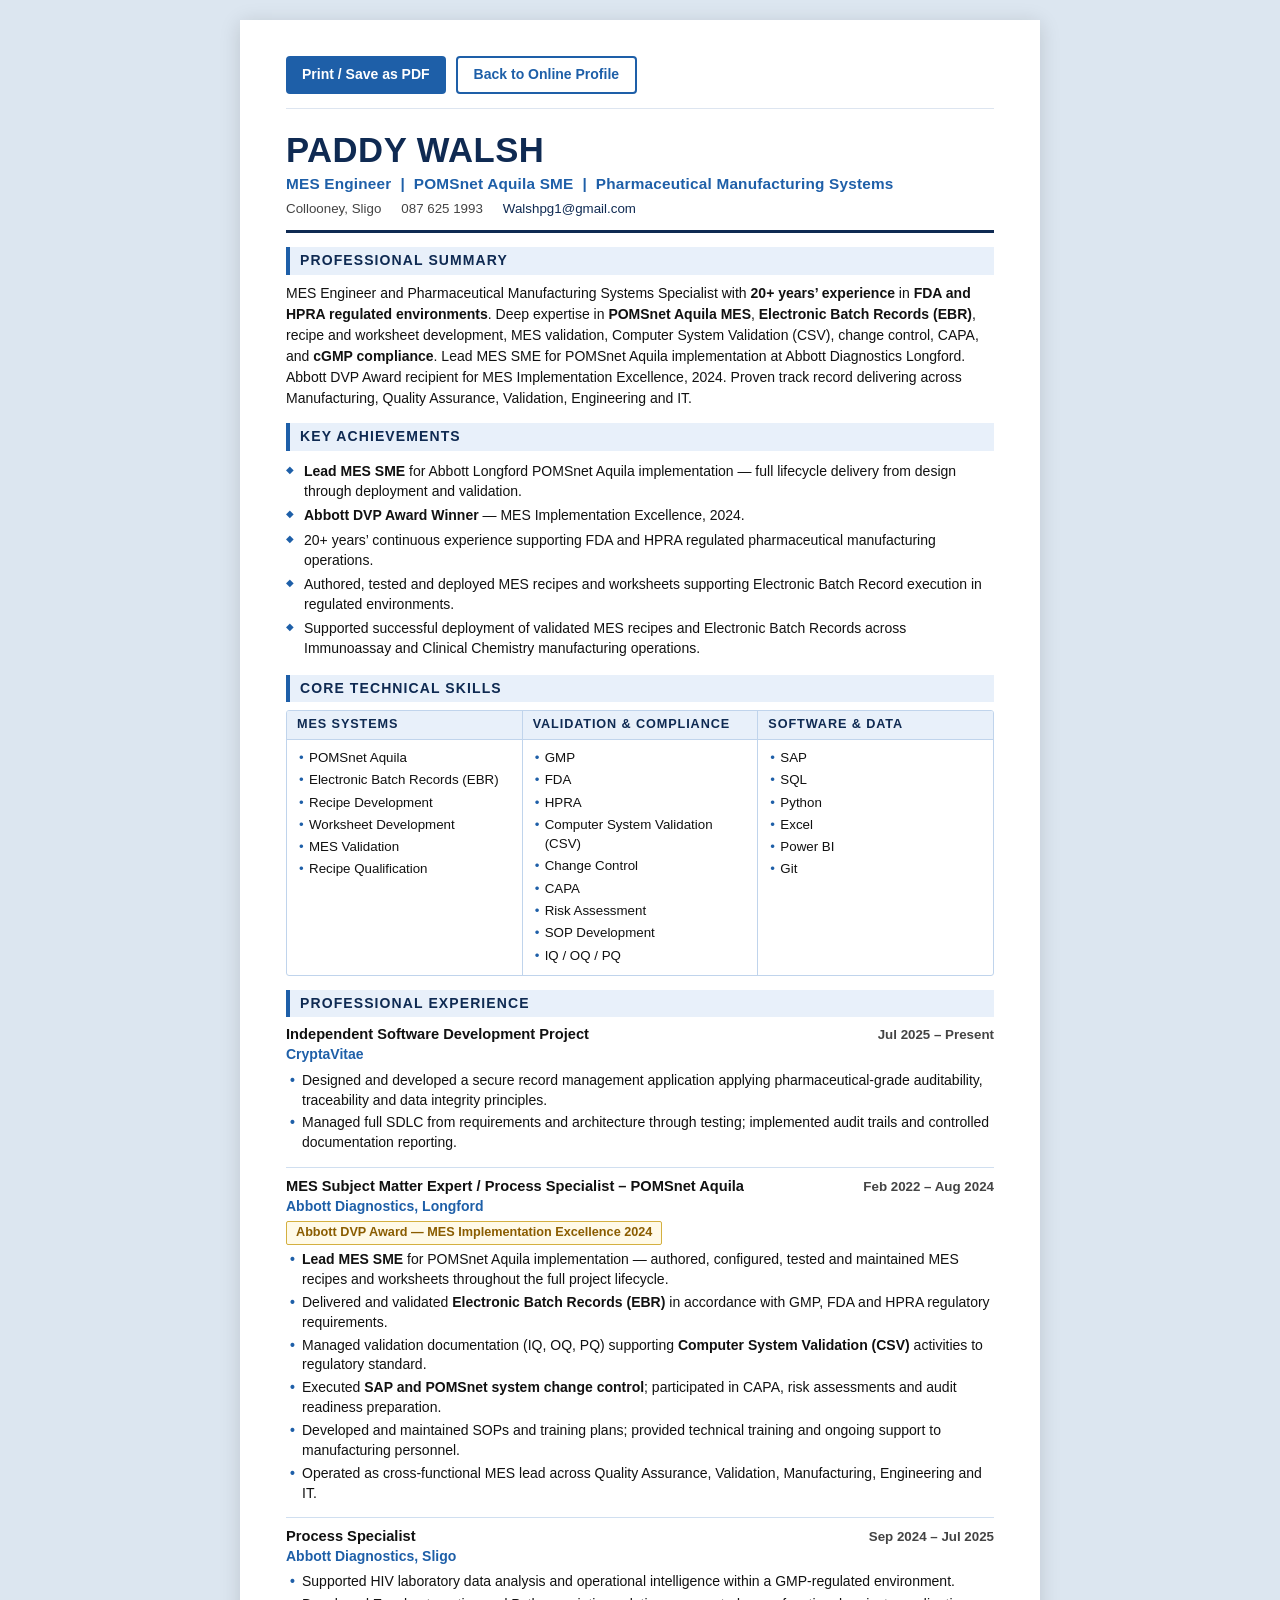
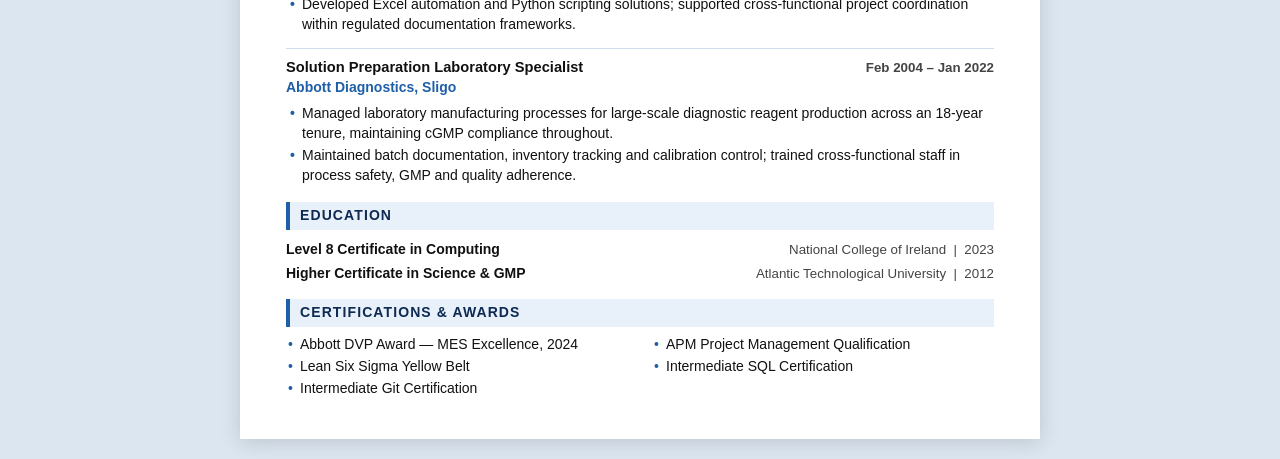
==== ats-cv.html @ 7ad5424d "Initial deployment: MES Engineer CV portfolio - index.html: responsive portfolio CV with sidebar lay" ====
<!DOCTYPE html>
<html lang="en">
<head>
  <meta charset="UTF-8">
  <meta name="viewport" content="width=device-width, initial-scale=1.0">
  <title>Paddy Walsh – MES Engineer CV</title>
  <style>
    /* ============================================================
       Paddy Walsh — ATS-Friendly Word-Style CV
       Task 1: Optimised for 2-page A4 print
       Task 2: 3-column skills matrix
       Task 3: 5 key achievements
       Task 4: Strong visual hierarchy, no tables, no graphics
       To export PDF: File > Print > Save as PDF in Chrome/Edge
       ============================================================ */

    *, *::before, *::after { box-sizing: border-box; margin: 0; padding: 0; }

    :root {
      --navy:      #0f2a52;
      --blue:      #1e5fa8;
      --blue-bg:   #e8f0fa;
      --blue-mid:  #1a4a88;
      --gold:      #8a5c00;
      --gold-bg:   #fffae8;
      --text:      #111111;
      --muted:     #444444;
      --border:    #c0d4ec;
      --rule:      #d0dff0;
    }

    /* ---- Base ---- */
    body {
      font-family: 'Calibri', 'Segoe UI', Arial, sans-serif;
      font-size: 11pt;
      line-height: 1.42;
      color: var(--text);
      background: #dce6f0;
    }

    /* ---- Page shell (A4-width Word doc look) ---- */
    .page {
      max-width: 800px;
      margin: 20px auto;
      background: #fff;
      padding: 36px 46px 40px;
      box-shadow: 0 3px 20px rgba(0,0,0,0.14);
    }

    /* ---- Print controls (hidden on print) ---- */
    .print-bar {
      display: flex;
      gap: 10px;
      margin-bottom: 22px;
      padding-bottom: 14px;
      border-bottom: 1px solid #dde5f0;
      flex-wrap: wrap;
    }

    .btn {
      padding: 7px 16px;
      font-size: 10.5pt;
      font-weight: 600;
      border: none;
      border-radius: 4px;
      cursor: pointer;
      display: inline-flex;
      align-items: center;
      gap: 6px;
      font-family: inherit;
      text-decoration: none;
      transition: background 0.15s;
      line-height: 1.4;
    }
    .btn-blue  { background: var(--blue); color: #fff; }
    .btn-blue:hover  { background: var(--navy); }
    .btn-outline { background: #fff; color: var(--blue); border: 2px solid var(--blue); }
    .btn-outline:hover { background: var(--blue-bg); }
    .btn:focus-visible { outline: 3px solid var(--blue); outline-offset: 2px; }

    /* ============================================================
       CV HEADER
       ============================================================ */
    .cv-header {
      border-bottom: 3px solid var(--navy);
      padding-bottom: 11px;
      margin-bottom: 0;
    }

    .cv-name {
      font-size: 26pt;
      font-weight: 800;
      color: var(--navy);
      letter-spacing: 0.5px;
      line-height: 1.1;
      margin-bottom: 4px;
    }

    .cv-tagline {
      font-size: 11.5pt;
      font-weight: 700;
      color: var(--blue);
      margin-bottom: 6px;
      letter-spacing: 0.2px;
    }

    .cv-contact {
      font-size: 10pt;
      color: var(--muted);
      display: flex;
      flex-wrap: wrap;
      gap: 0 20px;
    }

    .cv-contact a { color: var(--navy); text-decoration: none; }

    /* ============================================================
       SECTION HEADINGS
       ============================================================ */
    h2.sh {
      font-size: 10.5pt;
      font-weight: 800;
      text-transform: uppercase;
      letter-spacing: 1.1px;
      color: var(--navy);
      background: var(--blue-bg);
      border-left: 4px solid var(--blue);
      padding: 4px 10px;
      margin-top: 14px;
      margin-bottom: 8px;
    }

    /* ============================================================
       PROFESSIONAL SUMMARY
       ============================================================ */
    .summary p {
      font-size: 10.5pt;
      line-height: 1.5;
    }

    /* ============================================================
       KEY ACHIEVEMENTS
       ============================================================ */
    .achieve {
      list-style: none;
      padding: 0;
    }

    .achieve li {
      font-size: 10.5pt;
      line-height: 1.44;
      padding: 2px 0 2px 18px;
      position: relative;
    }

    .achieve li::before {
      content: '\25C6';
      position: absolute;
      left: 0;
      color: var(--blue);
      font-size: 7.5pt;
      top: 4px;
    }

    /* ============================================================
       TASK 2 — THREE-COLUMN SKILLS MATRIX
       ============================================================ */
    .skills-cols {
      display: flex;
      border: 1px solid var(--border);
      border-radius: 3px;
      overflow: hidden;
    }

    .skill-col {
      flex: 1;
      border-right: 1px solid var(--border);
    }

    .skill-col:last-child {
      border-right: none;
    }

    .skill-col-head {
      font-size: 9.5pt;
      font-weight: 800;
      text-transform: uppercase;
      letter-spacing: 0.9px;
      color: var(--navy);
      background: var(--blue-bg);
      padding: 5px 10px;
      border-bottom: 1px solid var(--border);
    }

    .skill-col-list {
      list-style: none;
      padding: 6px 10px 8px;
    }

    .skill-col-list li {
      font-size: 10pt;
      line-height: 1.45;
      padding: 1.5px 0 1.5px 12px;
      position: relative;
      color: var(--text);
    }

    .skill-col-list li::before {
      content: '\2022';
      position: absolute;
      left: 2px;
      color: var(--blue);
      font-size: 10pt;
    }

    /* ============================================================
       PROFESSIONAL EXPERIENCE
       ============================================================ */
    .job {
      margin-bottom: 12px;
    }

    .job-hdr {
      display: flex;
      justify-content: space-between;
      align-items: baseline;
      gap: 10px;
    }

    .job-title-text {
      font-size: 11pt;
      font-weight: 800;
      color: var(--text);
      flex: 1;
      line-height: 1.3;
    }

    .job-date {
      font-size: 10pt;
      color: var(--muted);
      white-space: nowrap;
      font-weight: 600;
    }

    .job-co {
      font-size: 10.5pt;
      font-weight: 700;
      color: var(--blue);
      margin-bottom: 4px;
    }

    .award-badge {
      display: inline-block;
      font-size: 9.5pt;
      font-weight: 700;
      color: var(--gold);
      background: var(--gold-bg);
      border: 1px solid #d4b040;
      padding: 2px 9px;
      border-radius: 2px;
      margin-bottom: 4px;
    }

    .job-bullets {
      list-style: none;
      padding: 0;
    }

    .job-bullets li {
      font-size: 10.5pt;
      padding: 1.5px 0 1.5px 16px;
      position: relative;
      line-height: 1.42;
    }

    .job-bullets li::before {
      content: '\2022';
      position: absolute;
      left: 4px;
      color: var(--blue);
      font-weight: 700;
    }

    .job-sep {
      border: none;
      border-top: 1px solid var(--rule);
      margin: 9px 0;
    }

    /* ============================================================
       EDUCATION
       ============================================================ */
    .edu-row {
      display: flex;
      justify-content: space-between;
      align-items: baseline;
      font-size: 10.5pt;
      padding: 2px 0;
      gap: 10px;
    }

    .edu-row strong { color: var(--text); }
    .edu-row span   { color: var(--muted); white-space: nowrap; font-size: 10pt; }

    /* ============================================================
       CERTIFICATIONS
       ============================================================ */
    .cert-grid {
      display: grid;
      grid-template-columns: 1fr 1fr;
      gap: 2px 24px;
      list-style: none;
    }

    .cert-grid li {
      font-size: 10.5pt;
      padding-left: 14px;
      position: relative;
      line-height: 1.42;
    }

    .cert-grid li::before {
      content: '\2022';
      position: absolute;
      left: 2px;
      color: var(--blue);
    }

    /* ============================================================
       PRINT — TASK 1: 2-PAGE A4 OPTIMISATION
       ============================================================ */
    @media print {
      body {
        background: #fff;
        font-size: 10pt;
        line-height: 1.35;
      }

      /* Remove double-margin: use only @page margin */
      .page {
        margin: 0;
        padding: 0;
        box-shadow: none;
        max-width: 100%;
      }

      /* Hide browser controls */
      .print-bar { display: none !important; }

      /* Section headings — compact */
      h2.sh {
        font-size: 9.5pt;
        margin-top: 10px;
        margin-bottom: 6px;
        padding: 3px 8px;
        background: var(--blue-bg) !important;
        border-left: 4px solid var(--blue) !important;
        -webkit-print-color-adjust: exact;
        print-color-adjust: exact;
      }

      /* Skills matrix */
      .skills-cols {
        border: 1px solid var(--border) !important;
        -webkit-print-color-adjust: exact;
        print-color-adjust: exact;
      }

      .skill-col-head {
        font-size: 8.5pt;
        padding: 3px 8px;
        background: var(--blue-bg) !important;
        -webkit-print-color-adjust: exact;
        print-color-adjust: exact;
      }

      .skill-col-list { padding: 4px 8px 6px; }
      .skill-col-list li { font-size: 9pt; padding: 1px 0 1px 10px; line-height: 1.3; }

      /* Achievements */
      .achieve li { font-size: 9.5pt; padding: 1px 0 1px 16px; line-height: 1.35; }

      /* Summary */
      .summary p { font-size: 9.5pt; line-height: 1.4; }

      /* Jobs */
      .job { margin-bottom: 8px; }
      .job-sep { margin: 6px 0; }
      .job-title-text { font-size: 10pt; }
      .job-co { font-size: 10pt; margin-bottom: 2px; }
      .job-bullets li { font-size: 9.5pt; padding: 1px 0 1px 14px; line-height: 1.35; }

      /* Award badge */
      .award-badge {
        font-size: 8.5pt;
        background: var(--gold-bg) !important;
        border: 1px solid #d4b040 !important;
        -webkit-print-color-adjust: exact;
        print-color-adjust: exact;
      }

      /* Education / Certs */
      .edu-row { font-size: 9.5pt; }
      .cert-grid li { font-size: 9.5pt; }

      /* Page break control */
      .job          { break-inside: avoid; }
      .skills-cols  { break-inside: avoid; }
      .achieve      { break-inside: avoid; }
      .cert-grid    { break-inside: avoid; }
      h2.sh         { break-after: avoid; }

      /* A4 page margins — these are the ONLY margins (no .page padding) */
      @page {
        size: A4;
        margin: 14mm 16mm;
      }
    }

    /* ============================================================
       RESPONSIVE — screen only
       ============================================================ */
    @media (max-width: 640px) {
      .page { padding: 20px 18px; }
      .cv-name { font-size: 20pt; }
      .skills-cols { flex-direction: column; }
      .skill-col { border-right: none; border-bottom: 1px solid var(--border); }
      .skill-col:last-child { border-bottom: none; }
      .job-hdr { flex-direction: column; gap: 2px; }
      .edu-row { flex-direction: column; gap: 1px; }
      .cert-grid { grid-template-columns: 1fr; }
    }
  </style>
</head>
<body>

<div class="page">

  <!-- ===================== PRINT BAR (hidden on print) ===================== -->
  <div class="print-bar">
    <button class="btn btn-blue" onclick="window.print()">Print / Save as PDF</button>
    <a class="btn btn-outline" href="index.html">Back to Online Profile</a>
  </div>

  <!-- ===================== CV HEADER ===================== -->
  <header class="cv-header">
    <h1 class="cv-name">PADDY WALSH</h1>
    <p class="cv-tagline">MES Engineer &nbsp;|&nbsp; POMSnet Aquila SME &nbsp;|&nbsp; Pharmaceutical Manufacturing Systems</p>
    <div class="cv-contact">
      <span>Collooney, Sligo</span>
      <span>087 625 1993</span>
      <span><a href="mailto:Walshpg1@gmail.com">Walshpg1@gmail.com</a></span>
    </div>
  </header>

  <!-- ===================== PROFESSIONAL SUMMARY ===================== -->
  <h2 class="sh">Professional Summary</h2>
  <div class="summary">
    <p>
      MES Engineer and Pharmaceutical Manufacturing Systems Specialist with <strong>20+ years&#8217; experience</strong>
      in <strong>FDA and HPRA regulated environments</strong>. Deep expertise in <strong>POMSnet Aquila MES</strong>,
      <strong>Electronic Batch Records (EBR)</strong>, recipe and worksheet development, MES validation, Computer System Validation
      (CSV), change control, CAPA, and <strong>cGMP compliance</strong>. Lead MES SME for POMSnet Aquila
      implementation at Abbott Diagnostics Longford. Abbott DVP Award recipient for MES Implementation Excellence,
      2024. Proven track record delivering across Manufacturing, Quality Assurance, Validation, Engineering and IT.
    </p>
  </div>

  <!-- ===================== KEY ACHIEVEMENTS ===================== -->
  <h2 class="sh">Key Achievements</h2>
  <ul class="achieve">
    <li>
      <strong>Lead MES SME</strong> for Abbott Longford POMSnet Aquila implementation &#8212;
      full lifecycle delivery from design through deployment and validation.
    </li>
    <li>
      <strong>Abbott DVP Award Winner</strong> &#8212; MES Implementation Excellence, 2024.
    </li>
    <li>
      20+ years&#8217; continuous experience supporting FDA and HPRA regulated pharmaceutical manufacturing operations.
    </li>
    <li>
      Authored, tested and deployed MES recipes and worksheets supporting Electronic Batch Record execution
      in regulated environments.
    </li>
    <li>
      Supported successful deployment of validated MES recipes and Electronic Batch Records across
      Immunoassay and Clinical Chemistry manufacturing operations.
    </li>
  </ul>

  <!-- ===================== TASK 2: THREE-COLUMN SKILLS MATRIX ===================== -->
  <h2 class="sh">Core Technical Skills</h2>
  <div class="skills-cols" role="region" aria-label="Technical skills">
    <div class="skill-col">
      <div class="skill-col-head">MES Systems</div>
      <ul class="skill-col-list">
        <li>POMSnet Aquila</li>
        <li>Electronic Batch Records (EBR)</li>
        <li>Recipe Development</li>
        <li>Worksheet Development</li>
        <li>MES Validation</li>
        <li>Recipe Qualification</li>
      </ul>
    </div>
    <div class="skill-col">
      <div class="skill-col-head">Validation &amp; Compliance</div>
      <ul class="skill-col-list">
        <li>GMP</li>
        <li>FDA</li>
        <li>HPRA</li>
        <li>Computer System Validation (CSV)</li>
        <li>Change Control</li>
        <li>CAPA</li>
        <li>Risk Assessment</li>
        <li>SOP Development</li>
        <li>IQ / OQ / PQ</li>
      </ul>
    </div>
    <div class="skill-col">
      <div class="skill-col-head">Software &amp; Data</div>
      <ul class="skill-col-list">
        <li>SAP</li>
        <li>SQL</li>
        <li>Python</li>
        <li>Excel</li>
        <li>Power BI</li>
        <li>Git</li>
      </ul>
    </div>
  </div>

  <!-- ===================== PROFESSIONAL EXPERIENCE ===================== -->
  <h2 class="sh">Professional Experience</h2>

  <!-- CryptaVitae — compressed to 2 bullets for page budget -->
  <div class="job">
    <div class="job-hdr">
      <span class="job-title-text">Independent Software Development Project</span>
      <span class="job-date">Jul 2025 &#8211; Present</span>
    </div>
    <p class="job-co">CryptaVitae</p>
    <ul class="job-bullets">
      <li>Designed and developed a secure record management application applying pharmaceutical-grade auditability, traceability and data integrity principles.</li>
      <li>Managed full SDLC from requirements and architecture through testing; implemented audit trails and controlled documentation reporting.</li>
    </ul>
  </div>

  <hr class="job-sep">

  <!-- Abbott Longford — HERO ROLE: full detail retained -->
  <div class="job">
    <div class="job-hdr">
      <span class="job-title-text">MES Subject Matter Expert / Process Specialist &#8211; POMSnet Aquila</span>
      <span class="job-date">Feb 2022 &#8211; Aug 2024</span>
    </div>
    <p class="job-co">Abbott Diagnostics, Longford</p>
    <span class="award-badge">Abbott DVP Award &#8212; MES Implementation Excellence 2024</span>
    <ul class="job-bullets">
      <li><strong>Lead MES SME</strong> for POMSnet Aquila implementation &#8212; authored, configured, tested and maintained MES recipes and worksheets throughout the full project lifecycle.</li>
      <li>Delivered and validated <strong>Electronic Batch Records (EBR)</strong> in accordance with GMP, FDA and HPRA regulatory requirements.</li>
      <li>Managed validation documentation (IQ, OQ, PQ) supporting <strong>Computer System Validation (CSV)</strong> activities to regulatory standard.</li>
      <li>Executed <strong>SAP and POMSnet system change control</strong>; participated in CAPA, risk assessments and audit readiness preparation.</li>
      <li>Developed and maintained SOPs and training plans; provided technical training and ongoing support to manufacturing personnel.</li>
      <li>Operated as cross-functional MES lead across Quality Assurance, Validation, Manufacturing, Engineering and IT.</li>
    </ul>
  </div>

  <hr class="job-sep">

  <!-- Abbott Sligo — Process Specialist: compressed to 2 bullets -->
  <div class="job">
    <div class="job-hdr">
      <span class="job-title-text">Process Specialist</span>
      <span class="job-date">Sep 2024 &#8211; Jul 2025</span>
    </div>
    <p class="job-co">Abbott Diagnostics, Sligo</p>
    <ul class="job-bullets">
      <li>Supported HIV laboratory data analysis and operational intelligence within a GMP-regulated environment.</li>
      <li>Developed Excel automation and Python scripting solutions; supported cross-functional project coordination within regulated documentation frameworks.</li>
    </ul>
  </div>

  <hr class="job-sep">

  <!-- Abbott Sligo — Solution Prep Lab: compressed to 2 bullets -->
  <div class="job">
    <div class="job-hdr">
      <span class="job-title-text">Solution Preparation Laboratory Specialist</span>
      <span class="job-date">Feb 2004 &#8211; Jan 2022</span>
    </div>
    <p class="job-co">Abbott Diagnostics, Sligo</p>
    <ul class="job-bullets">
      <li>Managed laboratory manufacturing processes for large-scale diagnostic reagent production across an 18-year tenure, maintaining cGMP compliance throughout.</li>
      <li>Maintained batch documentation, inventory tracking and calibration control; trained cross-functional staff in process safety, GMP and quality adherence.</li>
    </ul>
  </div>

  <!-- ===================== EDUCATION ===================== -->
  <h2 class="sh">Education</h2>
  <div class="edu-row">
    <strong>Level 8 Certificate in Computing</strong>
    <span>National College of Ireland &nbsp;|&nbsp; 2023</span>
  </div>
  <div class="edu-row">
    <strong>Higher Certificate in Science &amp; GMP</strong>
    <span>Atlantic Technological University &nbsp;|&nbsp; 2012</span>
  </div>

  <!-- ===================== CERTIFICATIONS & AWARDS ===================== -->
  <h2 class="sh">Certifications &amp; Awards</h2>
  <ul class="cert-grid">
    <li>Abbott DVP Award &#8212; MES Excellence, 2024</li>
    <li>APM Project Management Qualification</li>
    <li>Lean Six Sigma Yellow Belt</li>
    <li>Intermediate SQL Certification</li>
    <li>Intermediate Git Certification</li>
  </ul>

</div><!-- /page -->

</body>
</html>
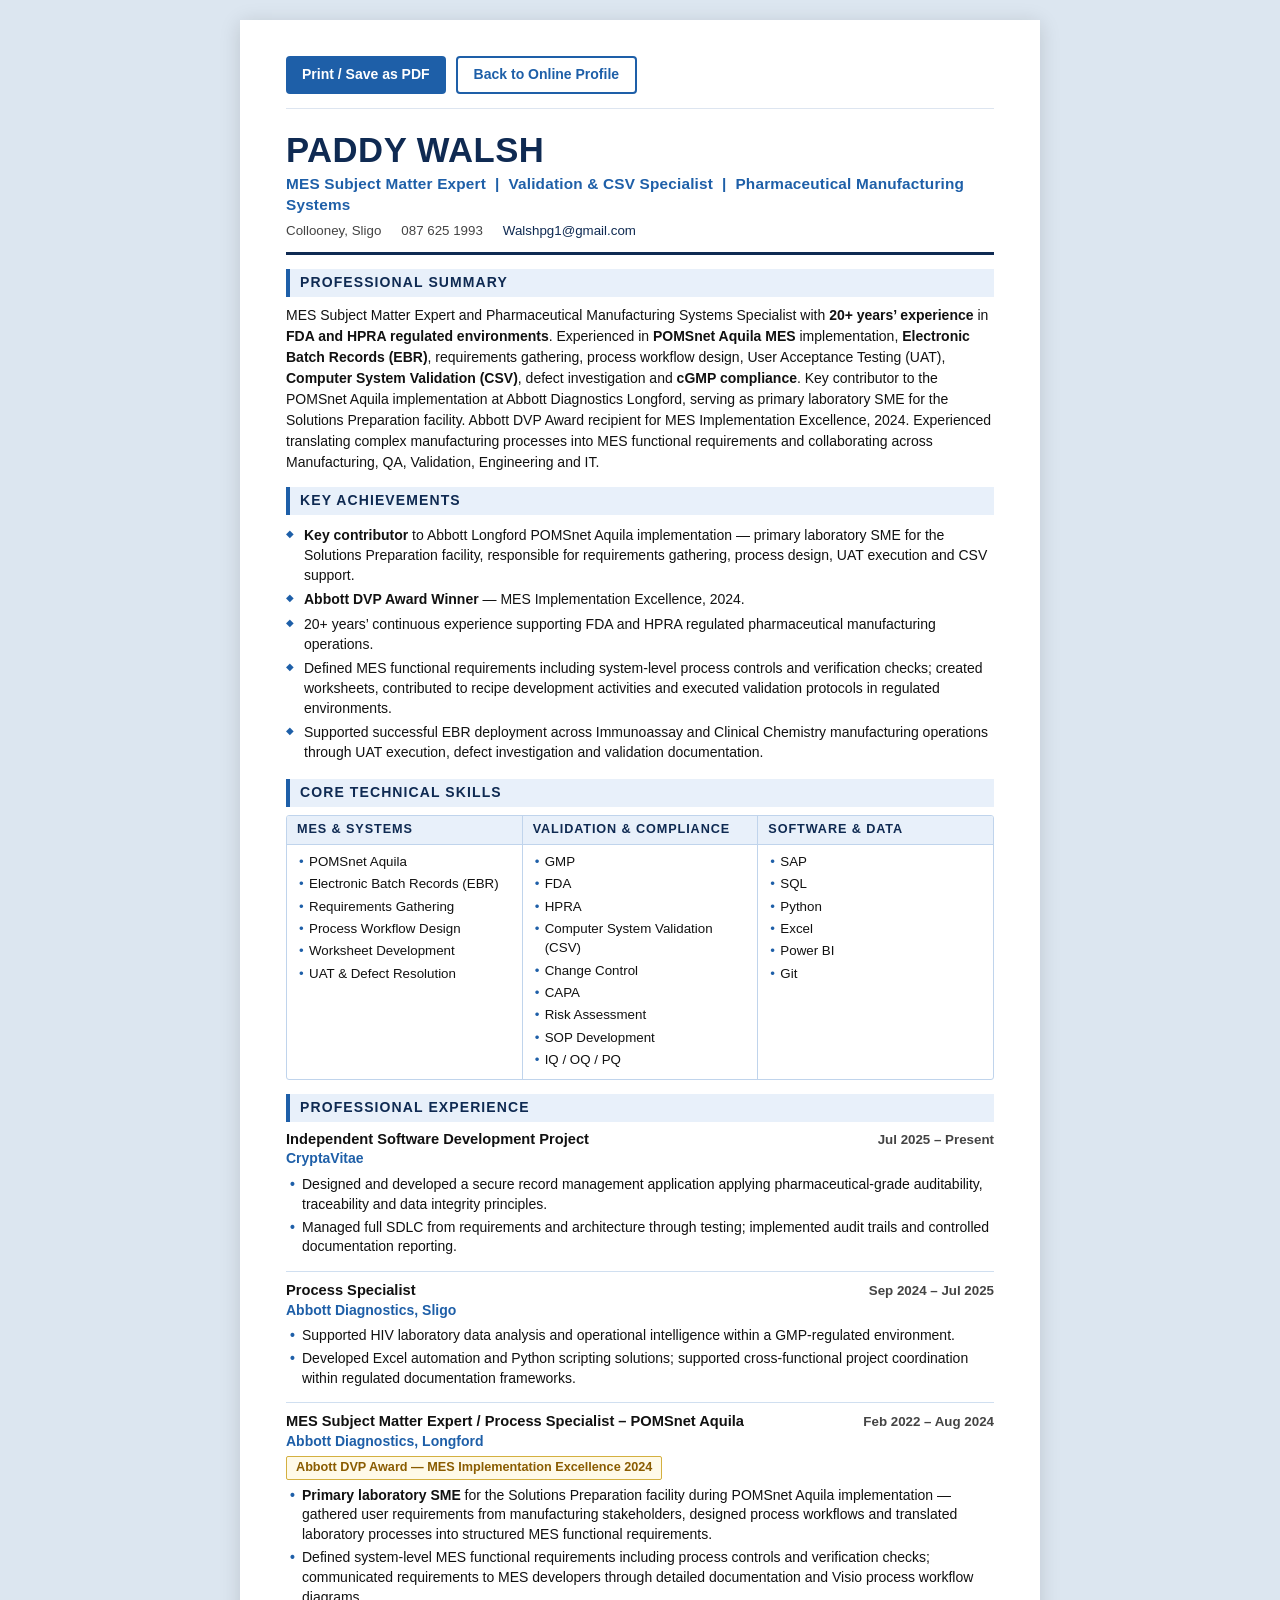
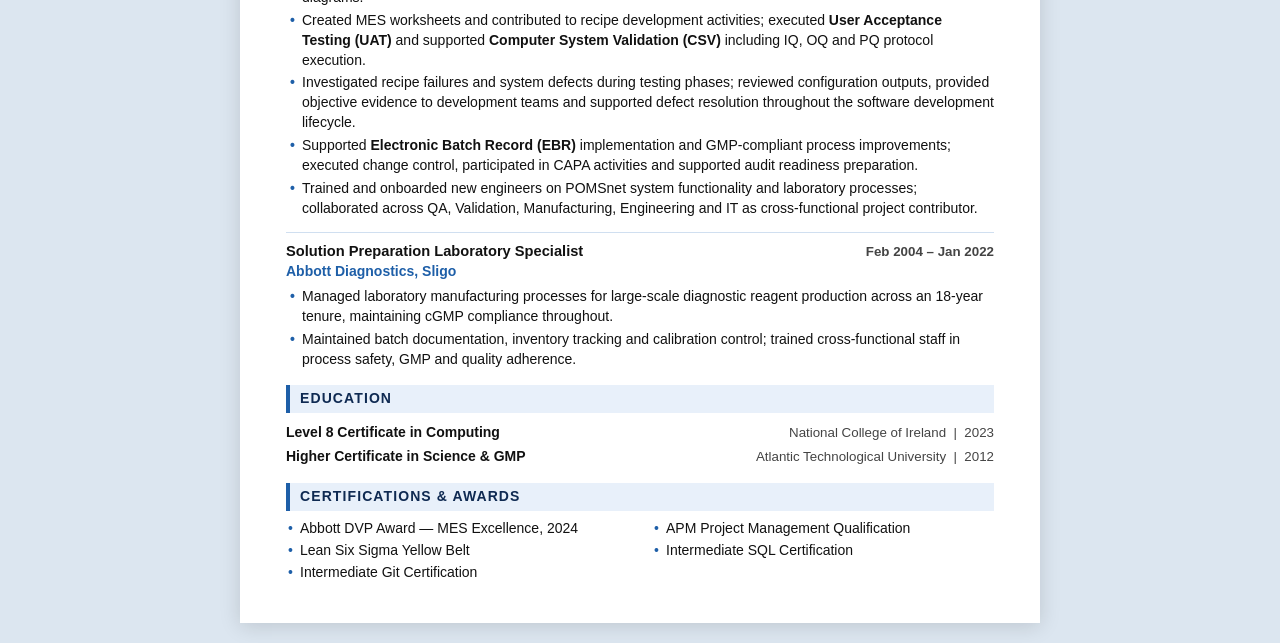
==== commit a335e9fd: "Reframe CV: MES SME & Validation Specialist (not senior recipe author) - Headline changed to MES Sub" ====
--- a/ats-cv.html
+++ b/ats-cv.html
@@ -3,7 +3,7 @@
 <head>
   <meta charset="UTF-8">
   <meta name="viewport" content="width=device-width, initial-scale=1.0">
-  <title>Paddy Walsh – MES Engineer CV</title>
+  <title>Paddy Walsh – MES SME &amp; Validation Specialist CV</title>
   <style>
     /* ============================================================
        Paddy Walsh — ATS-Friendly Word-Style CV
@@ -445,7 +445,7 @@
   <!-- ===================== CV HEADER ===================== -->
   <header class="cv-header">
     <h1 class="cv-name">PADDY WALSH</h1>
-    <p class="cv-tagline">MES Engineer &nbsp;|&nbsp; POMSnet Aquila SME &nbsp;|&nbsp; Pharmaceutical Manufacturing Systems</p>
+    <p class="cv-tagline">MES Subject Matter Expert &nbsp;|&nbsp; Validation &amp; CSV Specialist &nbsp;|&nbsp; Pharmaceutical Manufacturing Systems</p>
     <div class="cv-contact">
       <span>Collooney, Sligo</span>
       <span>087 625 1993</span>
@@ -457,12 +457,14 @@
   <h2 class="sh">Professional Summary</h2>
   <div class="summary">
     <p>
-      MES Engineer and Pharmaceutical Manufacturing Systems Specialist with <strong>20+ years&#8217; experience</strong>
-      in <strong>FDA and HPRA regulated environments</strong>. Deep expertise in <strong>POMSnet Aquila MES</strong>,
-      <strong>Electronic Batch Records (EBR)</strong>, recipe and worksheet development, MES validation, Computer System Validation
-      (CSV), change control, CAPA, and <strong>cGMP compliance</strong>. Lead MES SME for POMSnet Aquila
-      implementation at Abbott Diagnostics Longford. Abbott DVP Award recipient for MES Implementation Excellence,
-      2024. Proven track record delivering across Manufacturing, Quality Assurance, Validation, Engineering and IT.
+      MES Subject Matter Expert and Pharmaceutical Manufacturing Systems Specialist with <strong>20+ years&#8217; experience</strong>
+      in <strong>FDA and HPRA regulated environments</strong>. Experienced in <strong>POMSnet Aquila MES</strong>
+      implementation, <strong>Electronic Batch Records (EBR)</strong>, requirements gathering, process workflow design,
+      User Acceptance Testing (UAT), <strong>Computer System Validation (CSV)</strong>, defect investigation and
+      <strong>cGMP compliance</strong>. Key contributor to the POMSnet Aquila implementation at Abbott Diagnostics
+      Longford, serving as primary laboratory SME for the Solutions Preparation facility. Abbott DVP Award recipient
+      for MES Implementation Excellence, 2024. Experienced translating complex manufacturing processes into MES
+      functional requirements and collaborating across Manufacturing, QA, Validation, Engineering and IT.
     </p>
   </div>
 
@@ -470,8 +472,9 @@
   <h2 class="sh">Key Achievements</h2>
   <ul class="achieve">
     <li>
-      <strong>Lead MES SME</strong> for Abbott Longford POMSnet Aquila implementation &#8212;
-      full lifecycle delivery from design through deployment and validation.
+      <strong>Key contributor</strong> to Abbott Longford POMSnet Aquila implementation &#8212; primary laboratory
+      SME for the Solutions Preparation facility, responsible for requirements gathering, process design,
+      UAT execution and CSV support.
     </li>
     <li>
       <strong>Abbott DVP Award Winner</strong> &#8212; MES Implementation Excellence, 2024.
@@ -480,12 +483,13 @@
       20+ years&#8217; continuous experience supporting FDA and HPRA regulated pharmaceutical manufacturing operations.
     </li>
     <li>
-      Authored, tested and deployed MES recipes and worksheets supporting Electronic Batch Record execution
-      in regulated environments.
+      Defined MES functional requirements including system-level process controls and verification checks;
+      created worksheets, contributed to recipe development activities and executed validation protocols in
+      regulated environments.
     </li>
     <li>
-      Supported successful deployment of validated MES recipes and Electronic Batch Records across
-      Immunoassay and Clinical Chemistry manufacturing operations.
+      Supported successful EBR deployment across Immunoassay and Clinical Chemistry manufacturing operations
+      through UAT execution, defect investigation and validation documentation.
     </li>
   </ul>
 
@@ -493,14 +497,14 @@
   <h2 class="sh">Core Technical Skills</h2>
   <div class="skills-cols" role="region" aria-label="Technical skills">
     <div class="skill-col">
-      <div class="skill-col-head">MES Systems</div>
+      <div class="skill-col-head">MES &amp; Systems</div>
       <ul class="skill-col-list">
         <li>POMSnet Aquila</li>
         <li>Electronic Batch Records (EBR)</li>
-        <li>Recipe Development</li>
+        <li>Requirements Gathering</li>
+        <li>Process Workflow Design</li>
         <li>Worksheet Development</li>
-        <li>MES Validation</li>
-        <li>Recipe Qualification</li>
+        <li>UAT &amp; Defect Resolution</li>
       </ul>
     </div>
     <div class="skill-col">
@@ -548,6 +552,21 @@
 
   <hr class="job-sep">
 
+  <!-- Abbott Sligo — Process Specialist: compressed to 2 bullets -->
+  <div class="job">
+    <div class="job-hdr">
+      <span class="job-title-text">Process Specialist</span>
+      <span class="job-date">Sep 2024 &#8211; Jul 2025</span>
+    </div>
+    <p class="job-co">Abbott Diagnostics, Sligo</p>
+    <ul class="job-bullets">
+      <li>Supported HIV laboratory data analysis and operational intelligence within a GMP-regulated environment.</li>
+      <li>Developed Excel automation and Python scripting solutions; supported cross-functional project coordination within regulated documentation frameworks.</li>
+    </ul>
+  </div>
+
+  <hr class="job-sep">
+
   <!-- Abbott Longford — HERO ROLE: full detail retained -->
   <div class="job">
     <div class="job-hdr">
@@ -557,27 +576,12 @@
     <p class="job-co">Abbott Diagnostics, Longford</p>
     <span class="award-badge">Abbott DVP Award &#8212; MES Implementation Excellence 2024</span>
     <ul class="job-bullets">
-      <li><strong>Lead MES SME</strong> for POMSnet Aquila implementation &#8212; authored, configured, tested and maintained MES recipes and worksheets throughout the full project lifecycle.</li>
-      <li>Delivered and validated <strong>Electronic Batch Records (EBR)</strong> in accordance with GMP, FDA and HPRA regulatory requirements.</li>
-      <li>Managed validation documentation (IQ, OQ, PQ) supporting <strong>Computer System Validation (CSV)</strong> activities to regulatory standard.</li>
-      <li>Executed <strong>SAP and POMSnet system change control</strong>; participated in CAPA, risk assessments and audit readiness preparation.</li>
-      <li>Developed and maintained SOPs and training plans; provided technical training and ongoing support to manufacturing personnel.</li>
-      <li>Operated as cross-functional MES lead across Quality Assurance, Validation, Manufacturing, Engineering and IT.</li>
-    </ul>
-  </div>
-
-  <hr class="job-sep">
-
-  <!-- Abbott Sligo — Process Specialist: compressed to 2 bullets -->
-  <div class="job">
-    <div class="job-hdr">
-      <span class="job-title-text">Process Specialist</span>
-      <span class="job-date">Sep 2024 &#8211; Jul 2025</span>
-    </div>
-    <p class="job-co">Abbott Diagnostics, Sligo</p>
-    <ul class="job-bullets">
-      <li>Supported HIV laboratory data analysis and operational intelligence within a GMP-regulated environment.</li>
-      <li>Developed Excel automation and Python scripting solutions; supported cross-functional project coordination within regulated documentation frameworks.</li>
+      <li><strong>Primary laboratory SME</strong> for the Solutions Preparation facility during POMSnet Aquila implementation &#8212; gathered user requirements from manufacturing stakeholders, designed process workflows and translated laboratory processes into structured MES functional requirements.</li>
+      <li>Defined system-level MES functional requirements including process controls and verification checks; communicated requirements to MES developers through detailed documentation and Visio process workflow diagrams.</li>
+      <li>Created MES worksheets and contributed to recipe development activities; executed <strong>User Acceptance Testing (UAT)</strong> and supported <strong>Computer System Validation (CSV)</strong> including IQ, OQ and PQ protocol execution.</li>
+      <li>Investigated recipe failures and system defects during testing phases; reviewed configuration outputs, provided objective evidence to development teams and supported defect resolution throughout the software development lifecycle.</li>
+      <li>Supported <strong>Electronic Batch Record (EBR)</strong> implementation and GMP-compliant process improvements; executed change control, participated in CAPA activities and supported audit readiness preparation.</li>
+      <li>Trained and onboarded new engineers on POMSnet system functionality and laboratory processes; collaborated across QA, Validation, Manufacturing, Engineering and IT as cross-functional project contributor.</li>
     </ul>
   </div>
 
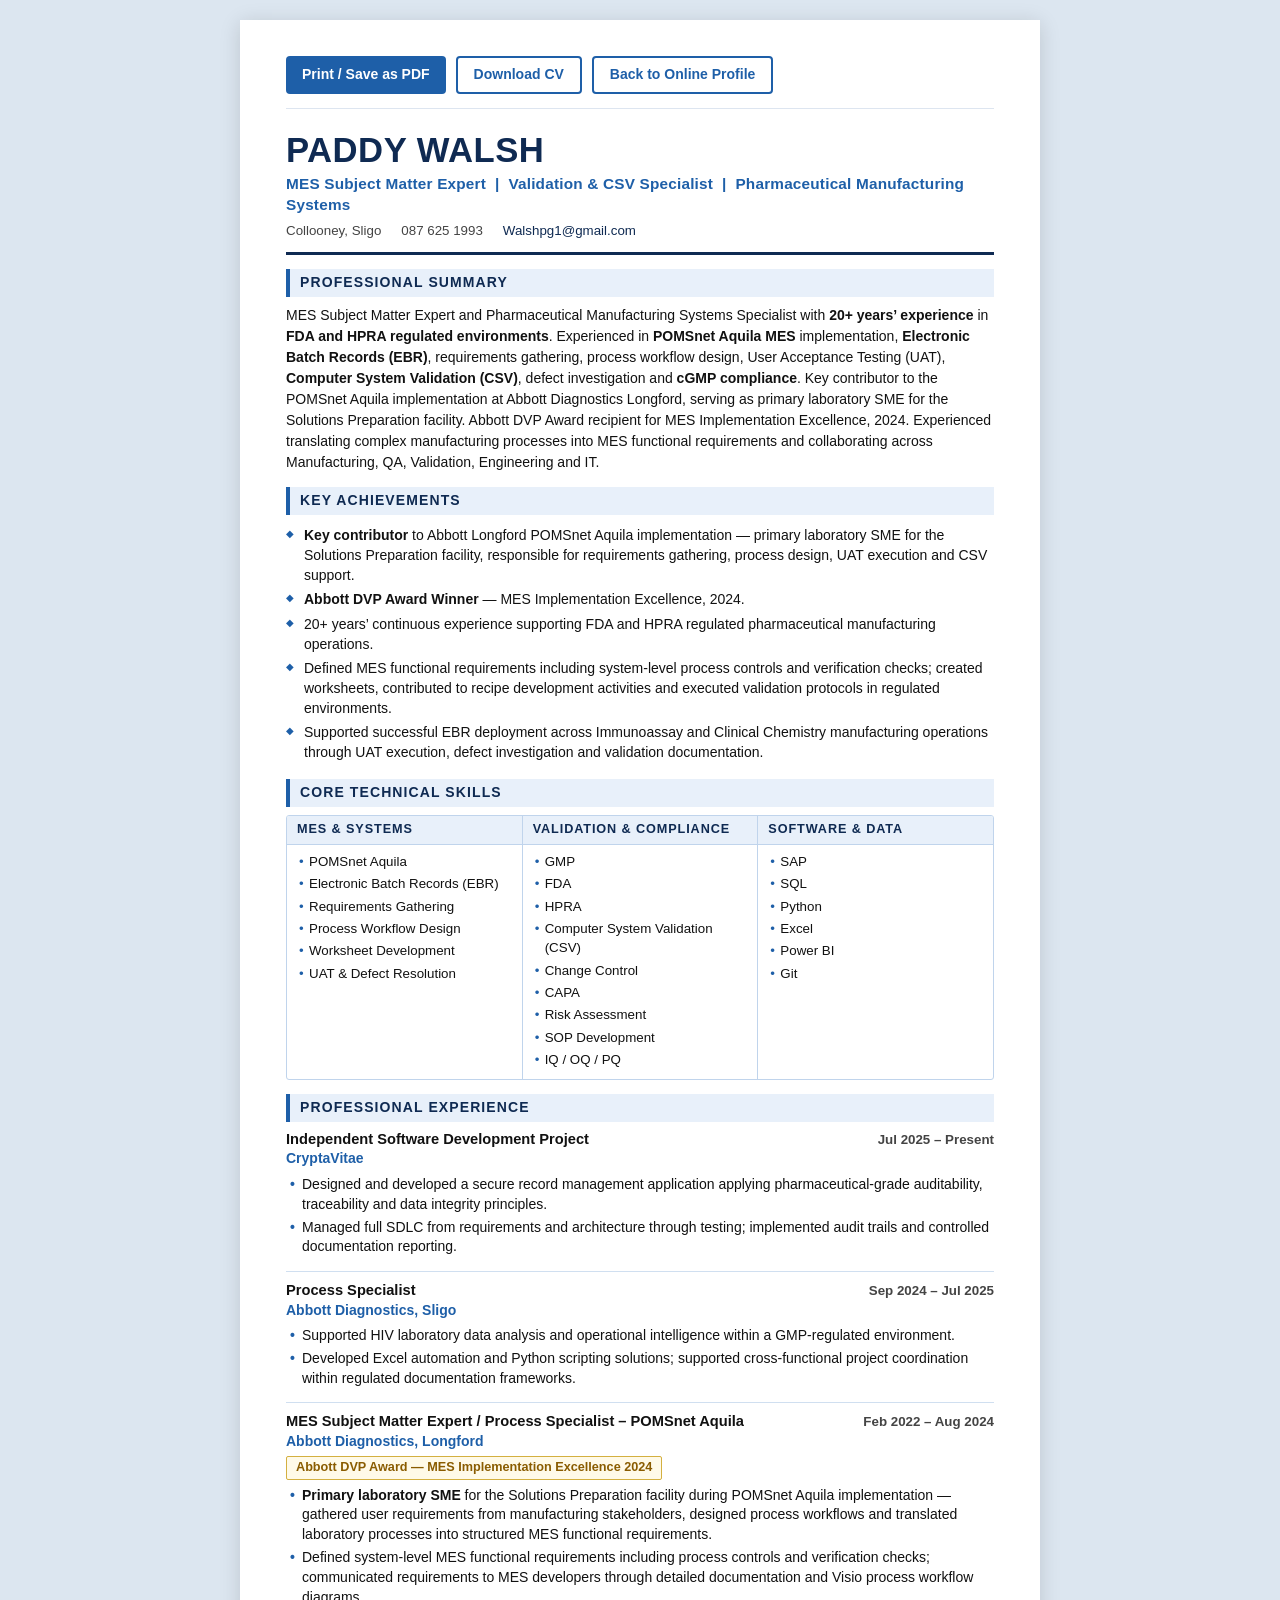
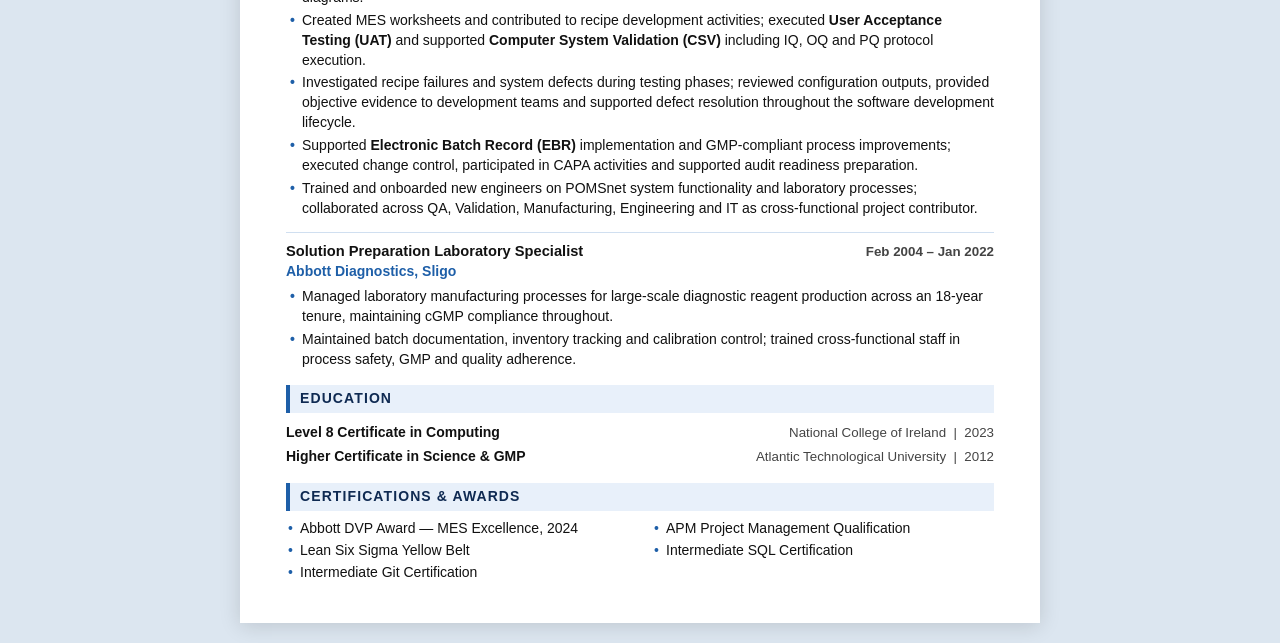
==== commit 53ac8c29: "Add Download CV button to ATS print bar Co-Authored-By: Claude Sonnet 4.6 <noreply@anthropic.com>" ====
--- a/ats-cv.html
+++ b/ats-cv.html
@@ -439,6 +439,7 @@
   <!-- ===================== PRINT BAR (hidden on print) ===================== -->
   <div class="print-bar">
     <button class="btn btn-blue" onclick="window.print()">Print / Save as PDF</button>
+    <a class="btn btn-outline" href="assets/Paddy_Walsh_CV.docx" download>Download CV</a>
     <a class="btn btn-outline" href="index.html">Back to Online Profile</a>
   </div>
 
